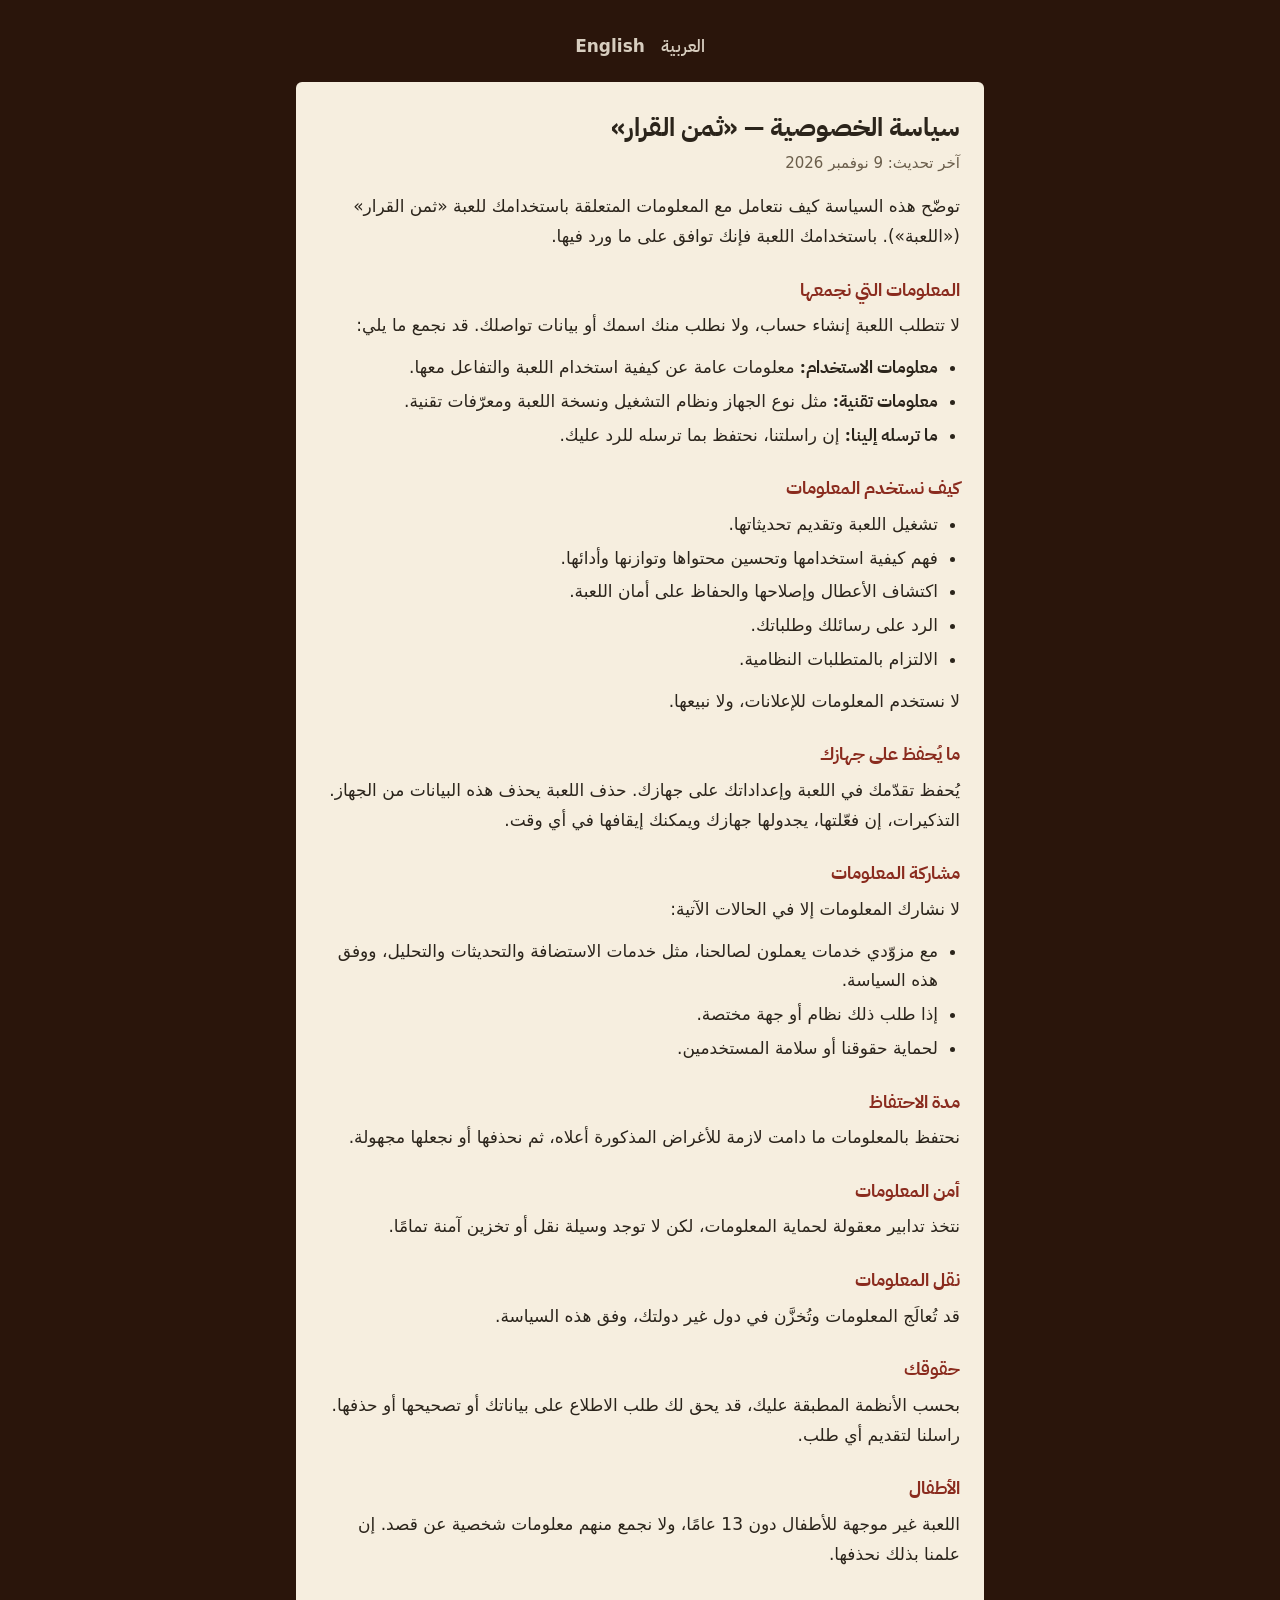
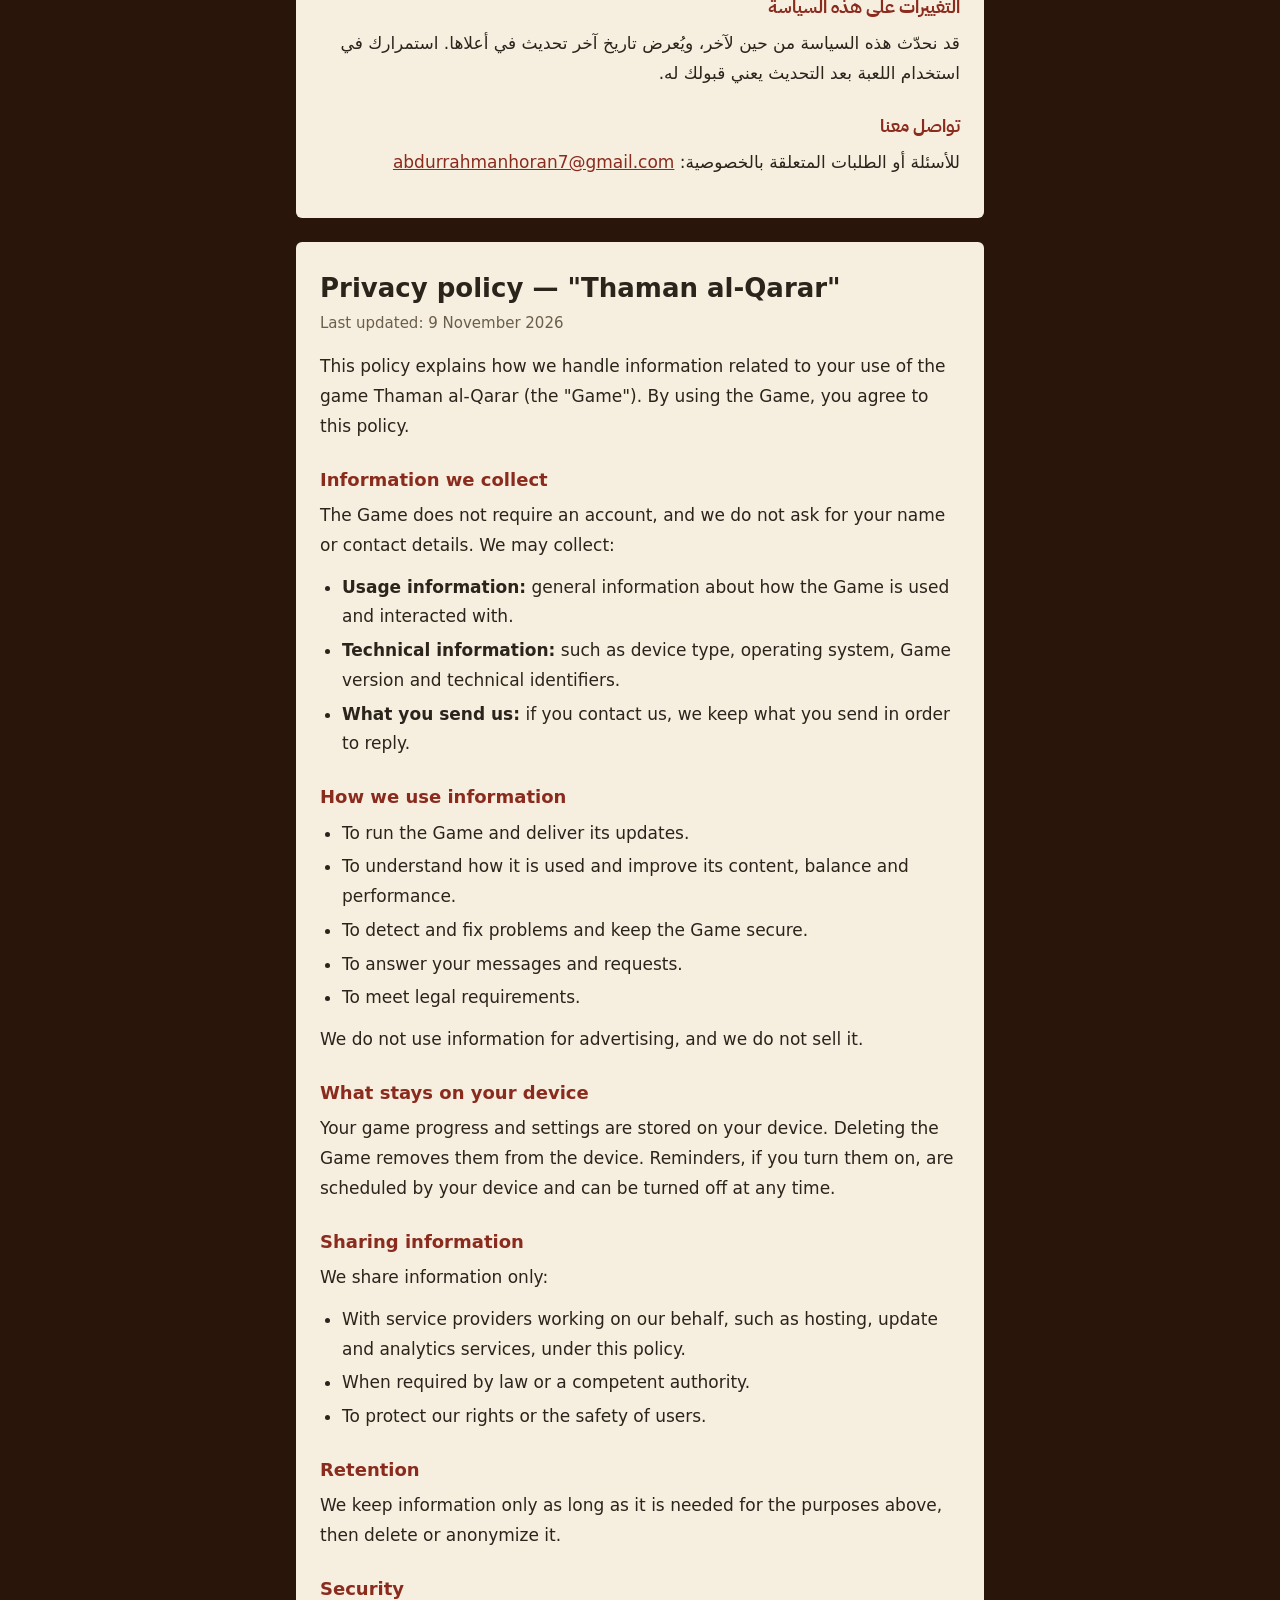
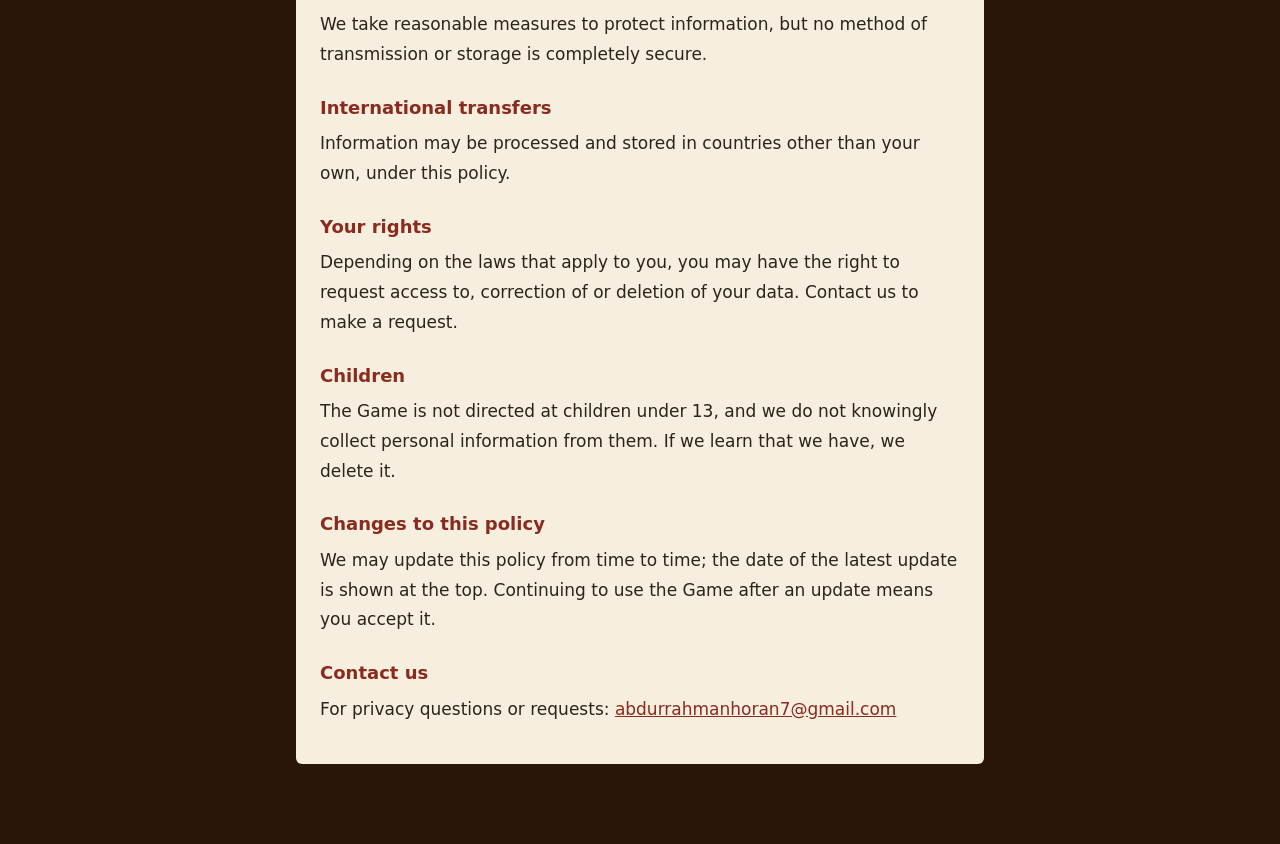
==== index.html @ e309bd73 "Publish the privacy policy" ====
<!doctype html>
<html lang="ar" dir="rtl">
<head>
<meta charset="utf-8">
<meta name="viewport" content="width=device-width, initial-scale=1">
<title>ثمن القرار</title>
<meta http-equiv="refresh" content="0; url=privacy/">
<style>body { margin: 0; background: #2A150B; color: #F6EEDF; font-family: system-ui, sans-serif; padding: 32px 16px; } a { color: #F6EEDF; }</style>
</head>
<body><p><a href="privacy/">سياسة الخصوصية · Privacy policy</a></p></body>
</html>
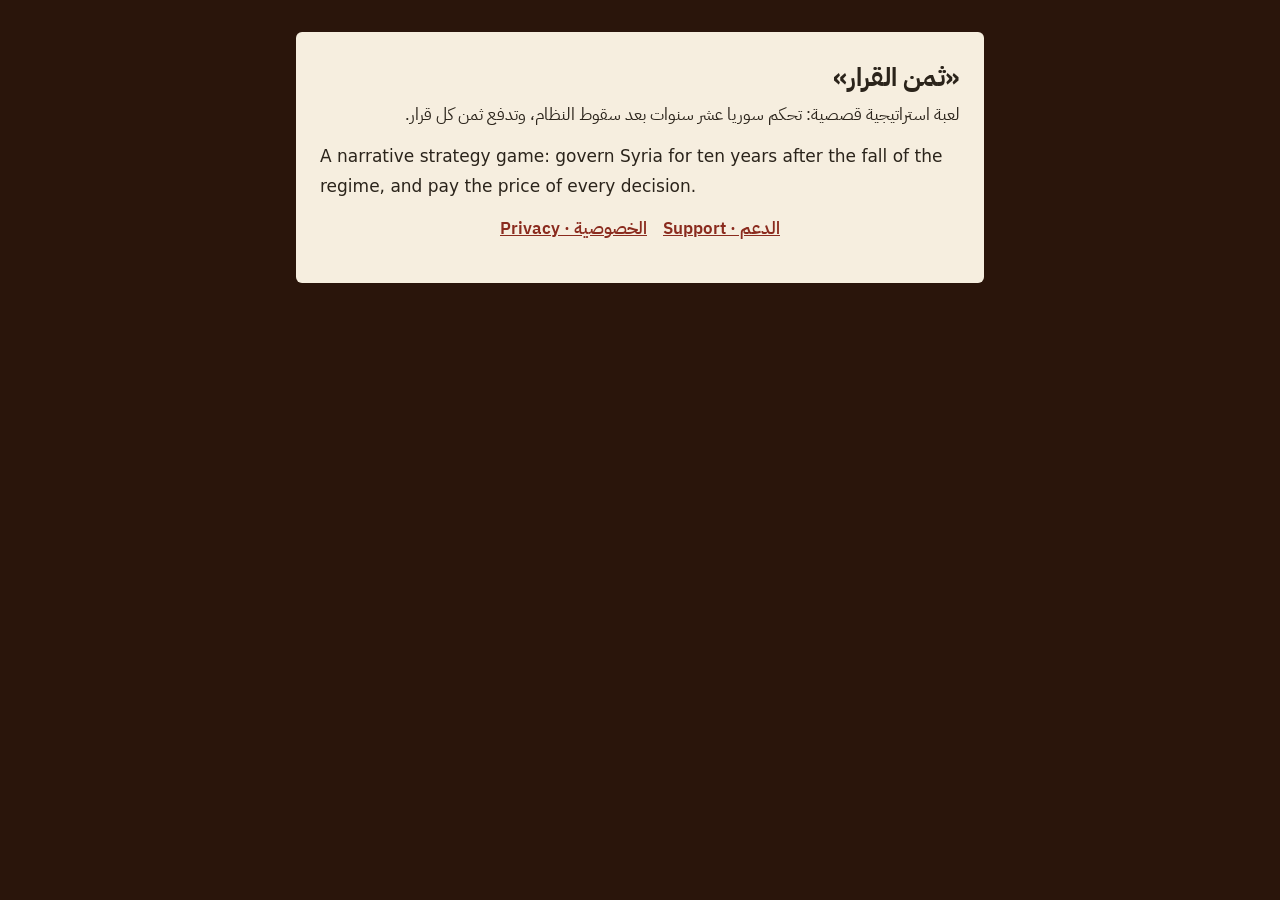
==== commit d720059b: "Add a support page, a landing page, and one shared stylesheet" ====
--- a/index.html
+++ b/index.html
@@ -4,8 +4,20 @@
 <meta charset="utf-8">
 <meta name="viewport" content="width=device-width, initial-scale=1">
 <title>ثمن القرار</title>
-<meta http-equiv="refresh" content="0; url=privacy/">
-<style>body { margin: 0; background: #2A150B; color: #F6EEDF; font-family: system-ui, sans-serif; padding: 32px 16px; } a { color: #F6EEDF; }</style>
+<meta name="description" content="Thaman al-Qarar (ثمن القرار): support and privacy.">
+<link rel="preconnect" href="https://fonts.googleapis.com">
+<link rel="preconnect" href="https://fonts.gstatic.com" crossorigin>
+<link href="https://fonts.googleapis.com/css2?family=IBM+Plex+Sans+Arabic:wght@400;600;700&display=swap" rel="stylesheet">
+<link rel="stylesheet" href="style.css">
 </head>
-<body><p><a href="privacy/">سياسة الخصوصية · Privacy policy</a></p></body>
+<body>
+<main>
+  <article>
+    <h1>«ثمن القرار»</h1>
+    <p>لعبة استراتيجية قصصية: تحكم سوريا عشر سنوات بعد سقوط النظام، وتدفع ثمن كل قرار.</p>
+    <p lang="en" dir="ltr">A narrative strategy game: govern Syria for ten years after the fall of the regime, and pay the price of every decision.</p>
+    <p class="links"><a href="support/">الدعم · Support</a><a href="privacy/">الخصوصية · Privacy</a></p>
+  </article>
+</main>
+</body>
 </html>
--- a/style.css
+++ b/style.css
@@ -0,0 +1,26 @@
+  :root {
+    --bg: #2A150B; --paper: #F6EEDF; --ink: #2B241B; --muted: #5E5141; --accent: #8A2B1E;
+  }
+  /* Light paper on walnut in both modes, like the game itself. */
+  :root { color-scheme: light; }
+  * { box-sizing: border-box; }
+  body {
+    margin: 0; background: var(--bg); color: var(--ink);
+    font-family: 'IBM Plex Sans Arabic', system-ui, sans-serif; font-size: 17px; line-height: 1.75;
+  }
+  main { max-width: 720px; margin: 0 auto; padding: 32px 16px 56px; }
+  article { background: var(--paper); border-radius: 6px; padding: 28px 24px; margin-bottom: 24px; }
+  nav { display: flex; gap: 16px; justify-content: center; margin-bottom: 20px; }
+  nav a { color: #F6EEDF; opacity: 0.85; text-decoration: none; font-weight: 600; }
+  nav a:hover { opacity: 1; text-decoration: underline; }
+  h1 { font-size: 26px; line-height: 1.4; margin: 0 0 4px; }
+  .updated { color: var(--muted); margin: 0 0 16px; font-size: 15px; }
+  h2 { font-size: 18px; margin: 22px 0 6px; color: var(--accent); }
+  p { margin: 0 0 12px; }
+  h2 + p { margin-top: 0; }
+  .links { display: flex; gap: 16px; justify-content: center; flex-wrap: wrap; }
+  .links a { font-weight: 600; }
+  ul { margin: 0 0 12px; padding-inline-start: 22px; }
+  li { margin-bottom: 4px; }
+  [lang="en"] { font-family: system-ui, -apple-system, 'Segoe UI', sans-serif; }
+  a { color: var(--accent); }
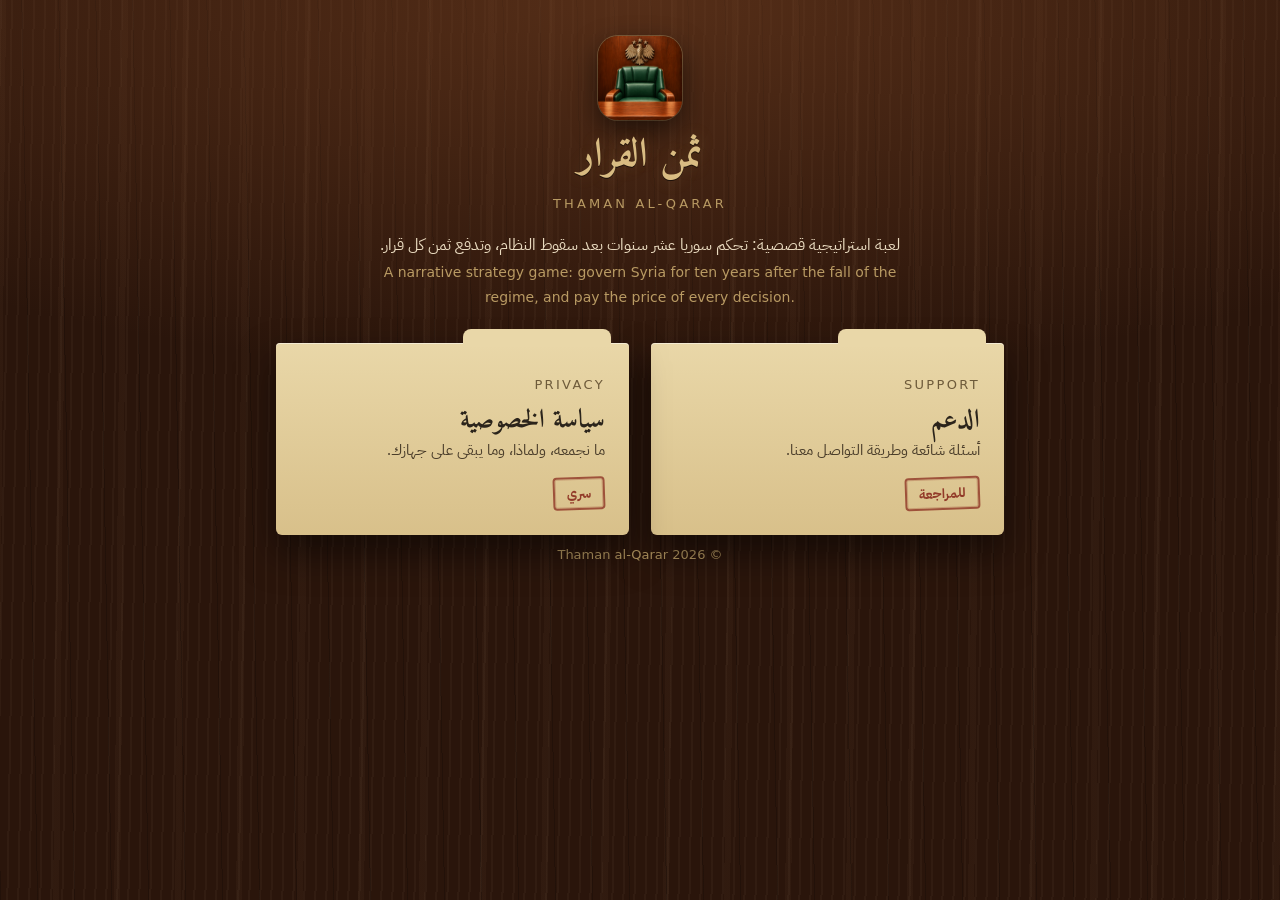
==== commit 8def8fb9: "Restyle the site as the game's desk: walnut, paper sheets, index tabs, a wax seal and a dated stamp" ====
--- a/index.html
+++ b/index.html
@@ -5,19 +5,135 @@
 <meta name="viewport" content="width=device-width, initial-scale=1">
 <title>ثمن القرار</title>
 <meta name="description" content="Thaman al-Qarar (ثمن القرار): support and privacy.">
+<link rel="icon" href="assets/favicon.png">
 <link rel="preconnect" href="https://fonts.googleapis.com">
 <link rel="preconnect" href="https://fonts.gstatic.com" crossorigin>
-<link href="https://fonts.googleapis.com/css2?family=IBM+Plex+Sans+Arabic:wght@400;600;700&display=swap" rel="stylesheet">
-<link rel="stylesheet" href="style.css">
+<link href="https://fonts.googleapis.com/css2?family=Amiri:wght@700&family=IBM+Plex+Sans+Arabic:wght@400;600;700&display=swap" rel="stylesheet">
+<style>
+  :root {
+    color-scheme: light;
+    --walnut: #2A150B; --walnut-hi: #4A2816; --paper: #F7EFDF; --paper-edge: #E6D8BD; --tab: #DCCDB0;
+    --ink: #2B241B; --muted: #5E5141; --red: #8A2B1E; --green: #2F4A3A; --brass: #D9BC82; --brass-dim: #B89A63;
+  }
+  * { box-sizing: border-box; }
+  html { background: var(--walnut); }
+  body {
+    margin: 0; min-height: 100vh; color: var(--ink);
+    font-family: 'IBM Plex Sans Arabic', system-ui, sans-serif; font-size: 17px; line-height: 1.8;
+    background-color: var(--walnut);
+    background-image:
+      radial-gradient(120% 60% at 50% 0%, rgba(120, 66, 34, 0.55), transparent 70%),
+      repeating-linear-gradient(91deg, rgba(255, 220, 180, 0.035) 0 2px, transparent 2px 11px),
+      repeating-linear-gradient(89deg, rgba(0, 0, 0, 0.18) 0 1px, transparent 1px 37px),
+      repeating-linear-gradient(90.5deg, rgba(255, 200, 150, 0.03) 0 6px, transparent 6px 61px);
+  }
+  a { color: var(--green); text-decoration-thickness: 1px; text-underline-offset: 3px; }
+  main { max-width: 760px; margin: 0 auto; padding: 36px 16px 64px; }
+
+  /* Masthead: the office's brass plaque. */
+  .masthead { display: flex; flex-direction: column; align-items: center; gap: 10px; text-align: center; margin-bottom: 30px; text-decoration: none; }
+  .masthead img { width: 84px; height: 84px; border-radius: 20px; box-shadow: 0 10px 26px rgba(0, 0, 0, 0.55), 0 0 0 1px rgba(217, 188, 130, 0.35); }
+  .masthead .name { font-family: 'Amiri', serif; font-weight: 700; font-size: 40px; line-height: 1.3; color: var(--brass);
+    text-shadow: 0 1px 0 rgba(0, 0, 0, 0.6), 0 0 18px rgba(217, 188, 130, 0.18); }
+  .masthead .latin { font-size: 13px; letter-spacing: 0.24em; text-transform: uppercase; color: var(--brass-dim); font-family: system-ui, sans-serif; }
+
+  /* Index tabs on the folder's edge: the open one joins the sheet with a red ink underline. */
+  .tabs { display: flex; gap: 6px; padding-inline: 18px; position: relative; z-index: 1; }
+  .tabs a { display: block; padding: 9px 18px 7px; border-radius: 10px 10px 0 0; background: var(--tab); color: var(--muted);
+    text-decoration: none; font-weight: 600; font-size: 15px; margin-top: 6px; box-shadow: inset 0 -6px 8px -6px rgba(0, 0, 0, 0.25); }
+  .tabs a:hover { color: var(--ink); }
+  .tabs a[aria-current="page"] { background: var(--paper); color: var(--ink); margin-top: 0; padding-top: 12px; box-shadow: none;
+    background-image: linear-gradient(var(--red), var(--red)); background-size: 60% 2px; background-position: 50% calc(100% - 4px); background-repeat: no-repeat; }
+
+  /* The sheet: paper on the desk, a ledger margin, a wax seal in the corner. */
+  .sheet { position: relative; background: var(--paper); border-radius: 3px; padding: 34px 28px 30px;
+    background-image: linear-gradient(180deg, rgba(255, 255, 255, 0.55), transparent 120px), radial-gradient(140% 100% at 50% 0%, transparent 60%, rgba(160, 120, 60, 0.12));
+    box-shadow: 0 1px 0 var(--paper-edge), 0 2px 0 #d9c9a8, 0 3px 0 var(--paper-edge), 0 22px 48px rgba(0, 0, 0, 0.5);
+    border-inline-start: 3px double rgba(138, 43, 30, 0.28); margin-bottom: 28px; }
+  .sheet + .sheet { margin-top: 8px; }
+  .seal { position: absolute; top: -18px; inset-inline-end: 22px; width: 66px; height: 66px; border-radius: 50%;
+    display: grid; place-items: center; transform: rotate(-9deg);
+    background: radial-gradient(circle at 35% 30%, #b8432f, #8A2B1E 55%, #5e1a10);
+    box-shadow: 0 6px 14px rgba(60, 10, 5, 0.45), inset 0 0 0 5px rgba(0, 0, 0, 0.12), inset 0 0 0 7px rgba(255, 210, 190, 0.12);
+    color: #F3D9C8; font-family: 'Amiri', serif; font-weight: 700; font-size: 30px; line-height: 1; }
+  .seal[lang="en"] { font-family: Georgia, 'Times New Roman', serif; font-size: 22px; letter-spacing: 0.04em; }
+  .kicker { font-size: 13px; letter-spacing: 0.08em; color: var(--red); font-weight: 600; margin: 0 0 2px; }
+  h1 { font-family: 'Amiri', serif; font-weight: 700; font-size: 32px; line-height: 1.35; margin: 0 0 6px; padding-inline-end: 72px; }
+  .lede { color: var(--muted); margin: 0 0 18px; }
+  .lang { font-size: 14px; margin: 0 0 18px; color: var(--muted); }
+  .lang a { font-weight: 600; }
+
+  /* Rubber stamp for the date. */
+  .stamp { display: inline-block; margin: 2px 0 20px; padding: 3px 12px; border: 2px solid rgba(138, 43, 30, 0.75); border-radius: 4px;
+    color: rgba(138, 43, 30, 0.9); font-weight: 700; font-size: 14px; transform: rotate(-2deg);
+    box-shadow: inset 0 0 0 1px rgba(138, 43, 30, 0.25); }
+
+  /* Numbered clauses, in Western digits. */
+  .sheet { counter-reset: clause; }
+  h2 { counter-increment: clause; display: flex; align-items: baseline; gap: 10px; font-family: 'Amiri', serif; font-weight: 700;
+    font-size: 23px; line-height: 1.4; margin: 26px 0 6px; color: var(--ink); }
+  h2::before { content: counter(clause, decimal-leading-zero); font-family: system-ui, sans-serif; font-size: 13px; font-weight: 700;
+    color: var(--red); border: 1.5px solid currentColor; border-radius: 999px; padding: 1px 7px; line-height: 1.6; flex: none; }
+  p { margin: 0 0 12px; }
+  ul { list-style: none; margin: 0 0 12px; padding: 0; }
+  li { position: relative; padding-inline-start: 22px; margin-bottom: 6px; }
+  li::before { content: ''; position: absolute; inset-inline-start: 4px; top: 0.78em; width: 7px; height: 7px; background: var(--red); transform: rotate(45deg); }
+  strong { font-weight: 700; }
+  [lang="en"] { font-family: system-ui, -apple-system, 'Segoe UI', sans-serif; }
+  [lang="en"] h1, [lang="en"] h2 { font-family: Georgia, 'Times New Roman', serif; }
+
+  /* Landing: two folders on the desk. */
+  .folders { display: grid; grid-template-columns: repeat(auto-fit, minmax(240px, 1fr)); gap: 22px; margin-top: 8px; }
+  .folder { position: relative; display: block; padding: 30px 24px 24px; border-radius: 4px 4px 6px 6px; text-decoration: none; color: var(--ink);
+    background: linear-gradient(180deg, #E9D7A8, #D8C08A); box-shadow: 0 18px 36px rgba(0, 0, 0, 0.5), inset 0 1px 0 rgba(255, 255, 255, 0.5);
+    transition: transform 160ms ease, box-shadow 160ms ease; }
+  .folder::before { content: ''; position: absolute; top: -14px; inset-inline-start: 18px; width: 42%; height: 18px; border-radius: 8px 8px 0 0;
+    background: #E9D7A8; }
+  .folder:hover { transform: translateY(-3px) rotate(-0.4deg); box-shadow: 0 24px 44px rgba(0, 0, 0, 0.55); }
+  .folder .title { font-family: 'Amiri', serif; font-weight: 700; font-size: 26px; line-height: 1.3; display: block; }
+  .folder .latin-title { font-size: 13px; letter-spacing: 0.18em; text-transform: uppercase; color: #6d5a3a; display: block; margin-bottom: 8px; font-family: system-ui, sans-serif; }
+  .folder .desc { display: block; color: #4a3d2a; font-size: 15px; line-height: 1.7; }
+  .folder .stamp { margin: 14px 0 0; font-size: 13px; }
+  .tagline { text-align: center; color: #EADBC0; max-width: 520px; margin: -14px auto 32px; font-size: 16px; }
+  .tagline span { display: block; color: var(--brass-dim); font-size: 14px; font-family: system-ui, sans-serif; }
+  footer { text-align: center; color: var(--brass-dim); font-size: 13px; margin-top: 8px; font-family: system-ui, sans-serif; }
+
+  @media (max-width: 520px) {
+    main { padding-top: 26px; }
+    .masthead .name { font-size: 34px; }
+    .sheet { padding: 30px 18px 24px; }
+    h1 { font-size: 27px; }
+    .tabs { padding-inline: 8px; }
+    .tabs a { padding-inline: 14px; }
+  }
+  @media (prefers-reduced-motion: reduce) { .folder { transition: none; } }
+</style>
 </head>
 <body>
 <main>
-  <article>
-    <h1>«ثمن القرار»</h1>
-    <p>لعبة استراتيجية قصصية: تحكم سوريا عشر سنوات بعد سقوط النظام، وتدفع ثمن كل قرار.</p>
-    <p lang="en" dir="ltr">A narrative strategy game: govern Syria for ten years after the fall of the regime, and pay the price of every decision.</p>
-    <p class="links"><a href="support/">الدعم · Support</a><a href="privacy/">الخصوصية · Privacy</a></p>
-  </article>
+  <a class="masthead" href="">
+    <img src="assets/icon.png" alt="" width="84" height="84">
+    <span class="name">ثمن القرار</span>
+    <span class="latin">Thaman al-Qarar</span>
+  </a>
+  <p class="tagline">لعبة استراتيجية قصصية: تحكم سوريا عشر سنوات بعد سقوط النظام، وتدفع ثمن كل قرار.
+    <span lang="en" dir="ltr">A narrative strategy game: govern Syria for ten years after the fall of the regime, and pay the price of every decision.</span></p>
+  <div class="folders">
+    <a class="folder" href="support/">
+      <span class="latin-title">Support</span>
+      <span class="title">الدعم</span>
+      <span class="desc">أسئلة شائعة وطريقة التواصل معنا.</span>
+      <span class="stamp">للمراجعة</span>
+    </a>
+    <a class="folder" href="privacy/">
+      <span class="latin-title">Privacy</span>
+      <span class="title">سياسة الخصوصية</span>
+      <span class="desc">ما نجمعه، ولماذا، وما يبقى على جهازك.</span>
+      <span class="stamp">سري</span>
+    </a>
+  </div>
+
+  <footer>© 2026 Thaman al-Qarar</footer>
 </main>
 </body>
 </html>
